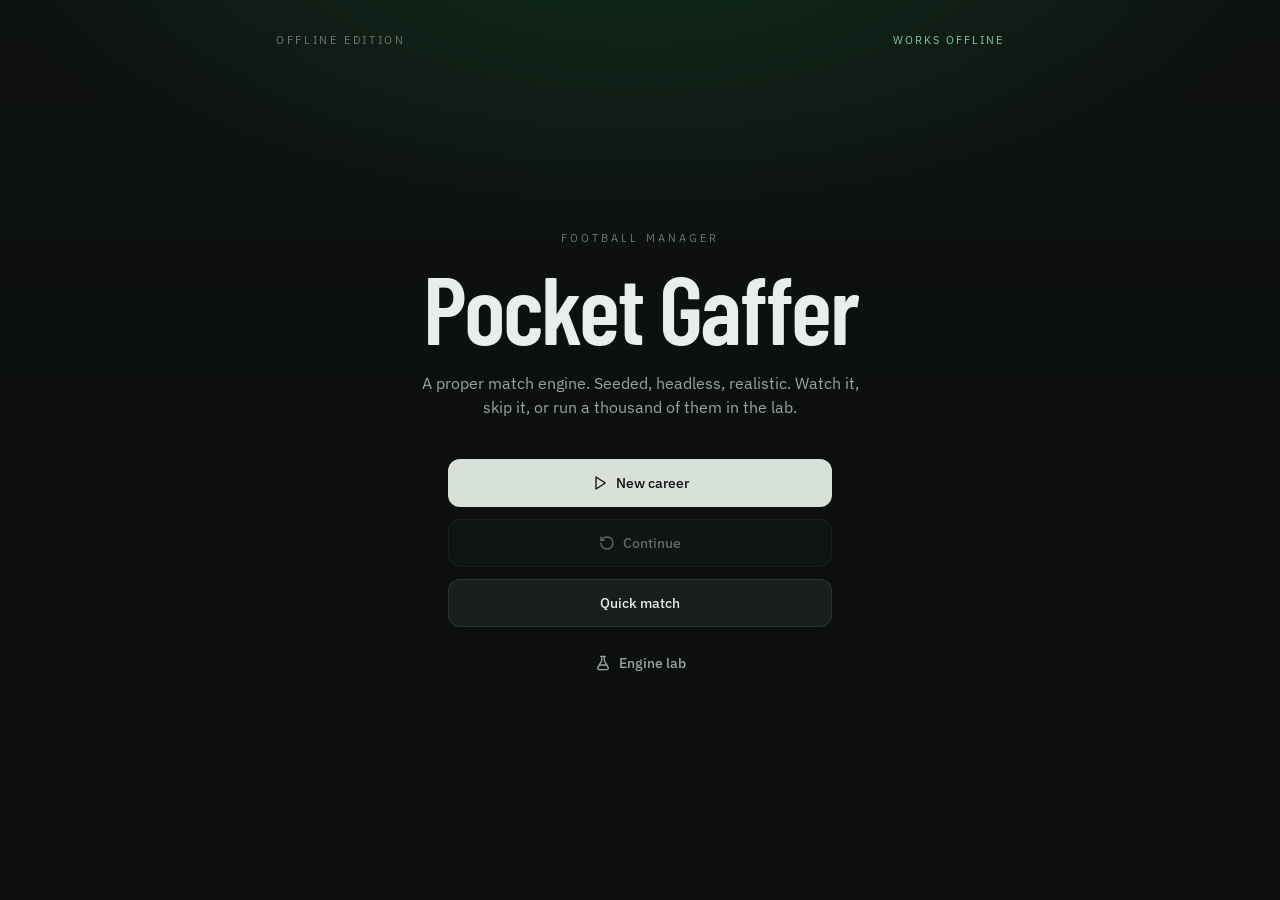
==== index.html @ 6f3781f3 "Pocket Gaffer offline PWA (relative assets)" ====
<!DOCTYPE html>
<html lang="en" class="antialiased">
  <head>
    <meta charset="utf-8" />
    <meta name="viewport" content="width=device-width, initial-scale=1, viewport-fit=cover" />
    <meta name="theme-color" content="#0c0f0e" />
    <meta name="description" content="Pocket Gaffer — a football manager with a real match engine. Play fully offline." />
    <meta name="apple-mobile-web-app-capable" content="yes" />
    <meta name="apple-mobile-web-app-status-bar-style" content="black-translucent" />
    <meta name="apple-mobile-web-app-title" content="Gaffer" />
    <title>Pocket Gaffer</title>
    <link rel="icon" type="image/svg+xml" href="./favicon.svg" />
    <link rel="apple-touch-icon" href="./icons/icon-192.png" />
    <link rel="manifest" href="./manifest.webmanifest" />
    <meta property="og:title" content="Pocket Gaffer" />
    <meta property="og:description" content="A football manager with a real match engine. Play fully offline." />
    <meta property="og:image" content="./og.jpg" />
    <meta name="twitter:card" content="summary_large_image" />
    <script type="module" crossorigin src="./assets/index-CPiMViKD.js"></script>
    <link rel="stylesheet" crossorigin href="./assets/index-BpHZu4lV.css">
  </head>
  <body class="bg-bg text-fg">
    <div id="app"></div>
  </body>
</html>
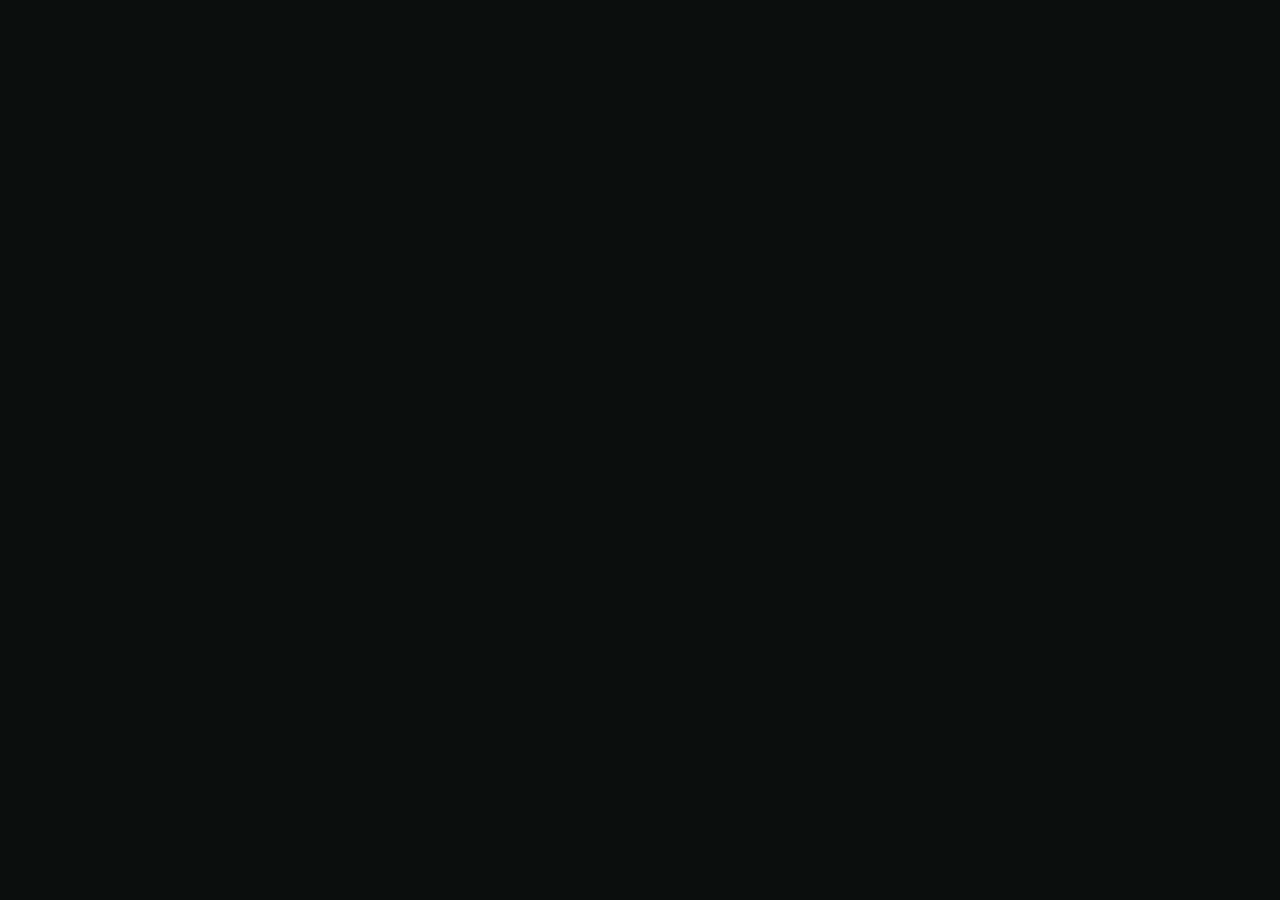
==== commit 88b84cac: "Ship working 26/27 Pocket Gaffer PWA (root + /now)" ====
--- a/index.html
+++ b/index.html
@@ -1,25 +1,66 @@
 <!DOCTYPE html>
-<html lang="en" class="antialiased">
-  <head>
-    <meta charset="utf-8" />
-    <meta name="viewport" content="width=device-width, initial-scale=1, viewport-fit=cover" />
-    <meta name="theme-color" content="#0c0f0e" />
-    <meta name="description" content="Pocket Gaffer — a football manager with a real match engine. Play fully offline." />
-    <meta name="apple-mobile-web-app-capable" content="yes" />
-    <meta name="apple-mobile-web-app-status-bar-style" content="black-translucent" />
-    <meta name="apple-mobile-web-app-title" content="Gaffer" />
-    <title>Pocket Gaffer</title>
-    <link rel="icon" type="image/svg+xml" href="./favicon.svg" />
-    <link rel="apple-touch-icon" href="./icons/icon-192.png" />
-    <link rel="manifest" href="./manifest.webmanifest" />
-    <meta property="og:title" content="Pocket Gaffer" />
-    <meta property="og:description" content="A football manager with a real match engine. Play fully offline." />
-    <meta property="og:image" content="./og.jpg" />
-    <meta name="twitter:card" content="summary_large_image" />
-    <script type="module" crossorigin src="./assets/index-CPiMViKD.js"></script>
-    <link rel="stylesheet" crossorigin href="./assets/index-BpHZu4lV.css">
-  </head>
-  <body class="bg-bg text-fg">
-    <div id="app"></div>
-  </body>
+<html lang="en">
+<head>
+  <meta charset="utf-8" />
+  <meta name="viewport" content="width=device-width, initial-scale=1, viewport-fit=cover" />
+  <meta name="theme-color" content="#0b0e0d" />
+  <meta name="apple-mobile-web-app-capable" content="yes" />
+  <meta name="mobile-web-app-capable" content="yes" />
+  <meta name="apple-mobile-web-app-status-bar-style" content="black-translucent" />
+  <meta name="apple-mobile-web-app-title" content="Gaffer" />
+  <meta name="app-version" content="2026-08-23-live" />
+  <title>Pocket Gaffer</title>
+  <link rel="manifest" href="./manifest.webmanifest" />
+  <link rel="apple-touch-icon" href="./icons/icon-192.png" />
+  <link rel="icon" type="image/svg+xml" href="./favicon.svg" />
+  <style>
+    :root{--bg:#0b0e0d;--fg:#e7eee8;--mute:#8b968f;--line:#1b2320;--card:#121715;--acc:#c8d7c5;--pitch:#1a3a2c}
+    *{box-sizing:border-box}
+    html,body{margin:0;background:var(--bg);color:var(--fg);font-family:ui-sans-serif,system-ui,-apple-system,sans-serif}
+    body{padding:calc(12px + env(safe-area-inset-top)) 16px 28px}
+    button,select{font:inherit} h1,h2,h3{margin:0;letter-spacing:-.03em}
+    h1{font-size:40px;margin-top:8px}
+    .wrap{max-width:640px;margin:0 auto}
+    .bar{display:flex;justify-content:space-between;color:var(--mute);font-size:11px;letter-spacing:.14em;text-transform:uppercase;margin-bottom:16px}
+    .hero{text-align:center;padding:18px 0 8px}
+    .k{color:var(--mute);letter-spacing:.16em;text-transform:uppercase;font-size:11px}
+    .lead{color:#b6c0ba;line-height:1.45;margin:10px auto 18px;max-width:26rem}
+    .lead.left{text-align:left}
+    .col{display:flex;flex-direction:column;gap:10px}
+    .col.list,.col.gap{margin-top:12px}
+    .btn{border:0;border-radius:14px;padding:14px 16px;background:#1a211e;color:var(--fg);width:100%;text-align:center;cursor:pointer}
+    .btn.on{background:var(--acc);color:#111}
+    .btn.ghost{background:transparent;color:var(--mute);width:auto;padding:8px 0}
+    .btn.half{width:48%}
+    .btn:disabled{opacity:.35}
+    .card{background:var(--card);border:1px solid var(--line);border-radius:16px;padding:14px}
+    .card.pad{margin:12px 0}
+    .card.later,.out{margin-top:8px}
+    .card.mail{margin-bottom:8px}
+    .row{display:flex;justify-content:space-between;align-items:center;gap:10px}
+    .tabs{display:flex;gap:6px;overflow:auto;padding:2px 0 10px}
+    .tabs .btn{width:auto;padding:8px 12px;border-radius:999px;background:#151b19;color:var(--mute)}
+    .tabs .btn.on{background:var(--acc);color:#111}
+    table{width:100%;border-collapse:collapse;font-size:13px}
+    th,td{padding:8px 4px;text-align:left;border-bottom:1px solid var(--line)}
+    .you{color:var(--acc)}.mute{color:var(--mute)}.s{font-size:12px}
+    canvas{width:100%;display:block;background:var(--pitch);border-radius:16px}
+    .score{display:flex;justify-content:space-between;align-items:center;margin:8px 0 10px}.score b{font-size:30px}
+    .r{text-align:right}
+    select{width:100%;background:#151b19;color:var(--fg);border:1px solid var(--line);border-radius:10px;padding:10px}
+    .hl{border-left:3px solid var(--acc);padding:6px 0 6px 10px;margin:6px 0;font-size:13px}
+    .err{color:#e07a6a;font-size:13px}
+    .h,.nx{margin:8px 0 6px}
+    .sub,.body{margin-top:6px}
+    .play{margin-top:14px}
+    .line{margin-top:8px}
+    .linebox{min-height:2.6em;margin:10px 0}
+    .clips{margin-top:10px}
+    #done{margin-top:12px}
+  </style>
+</head>
+<body>
+  <div class="wrap" id="root"></div>
+  <script src="./app.js"></script>
+</body>
 </html>
